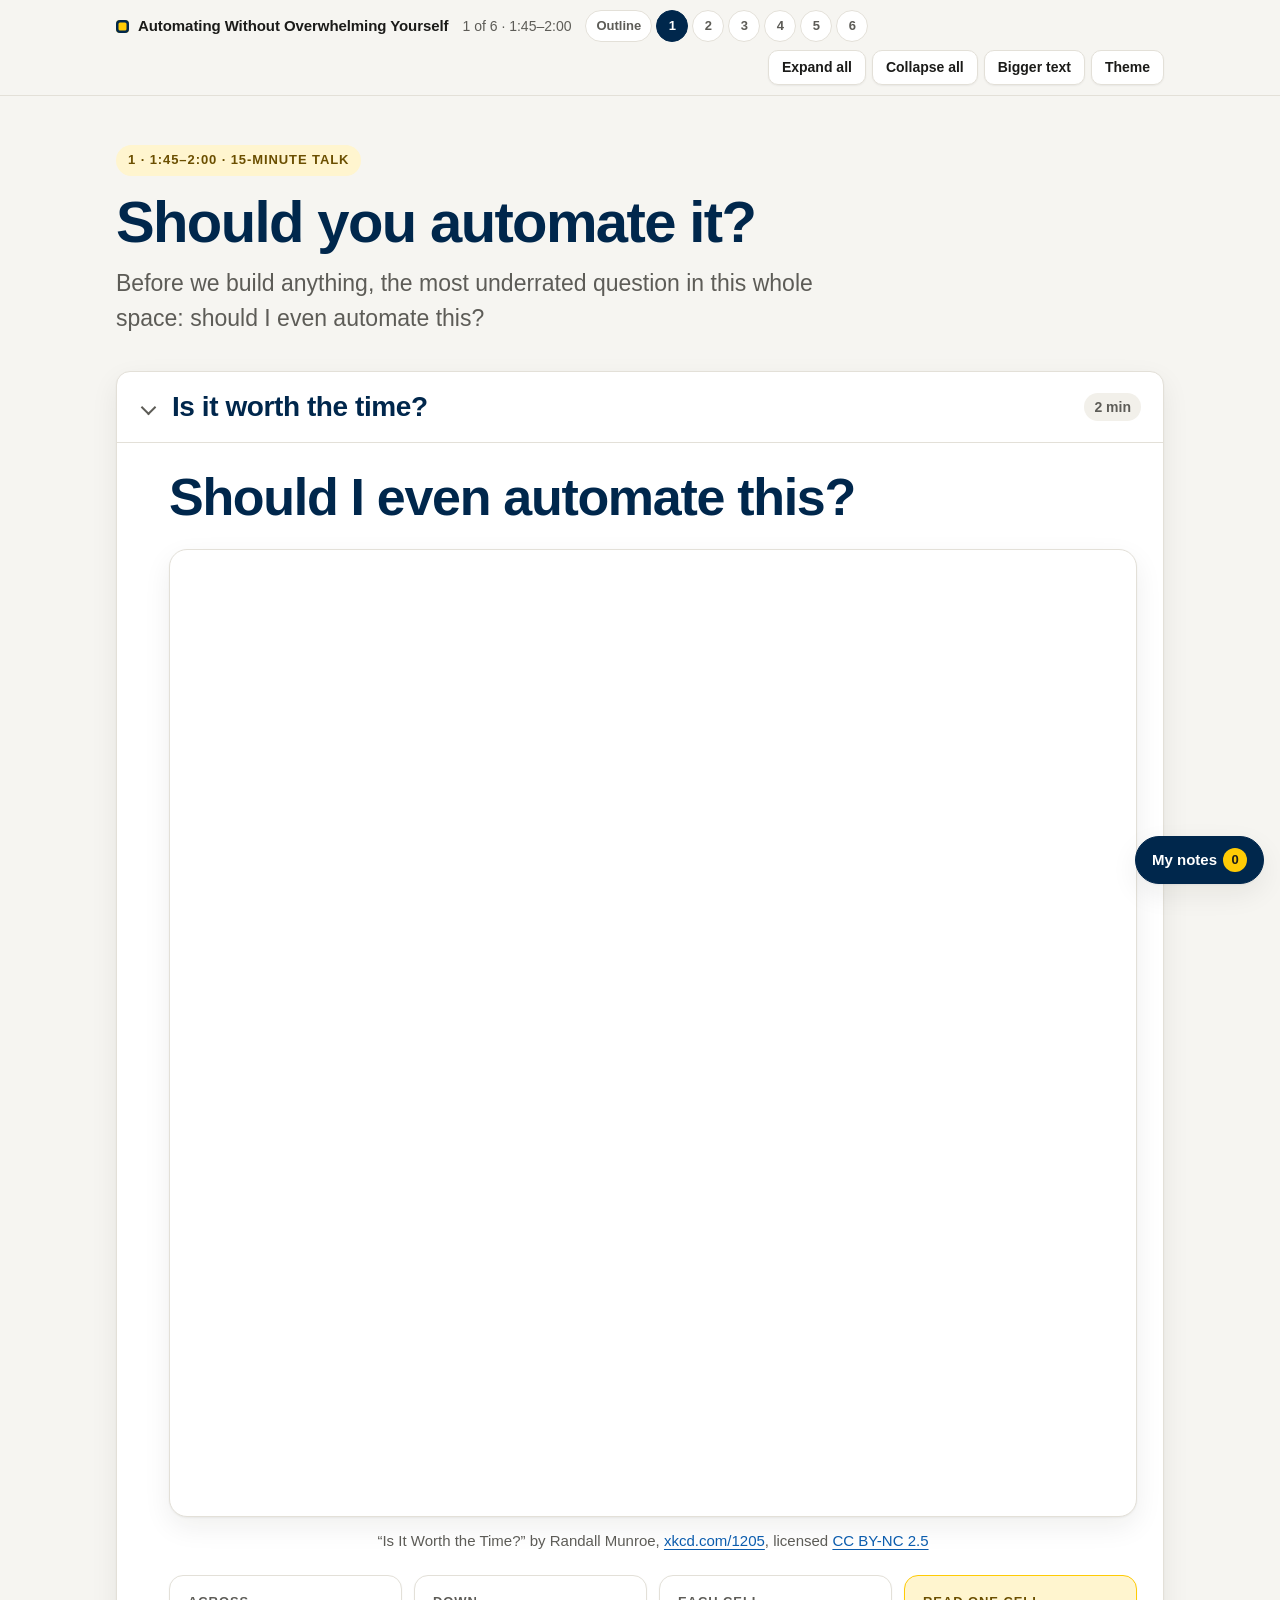
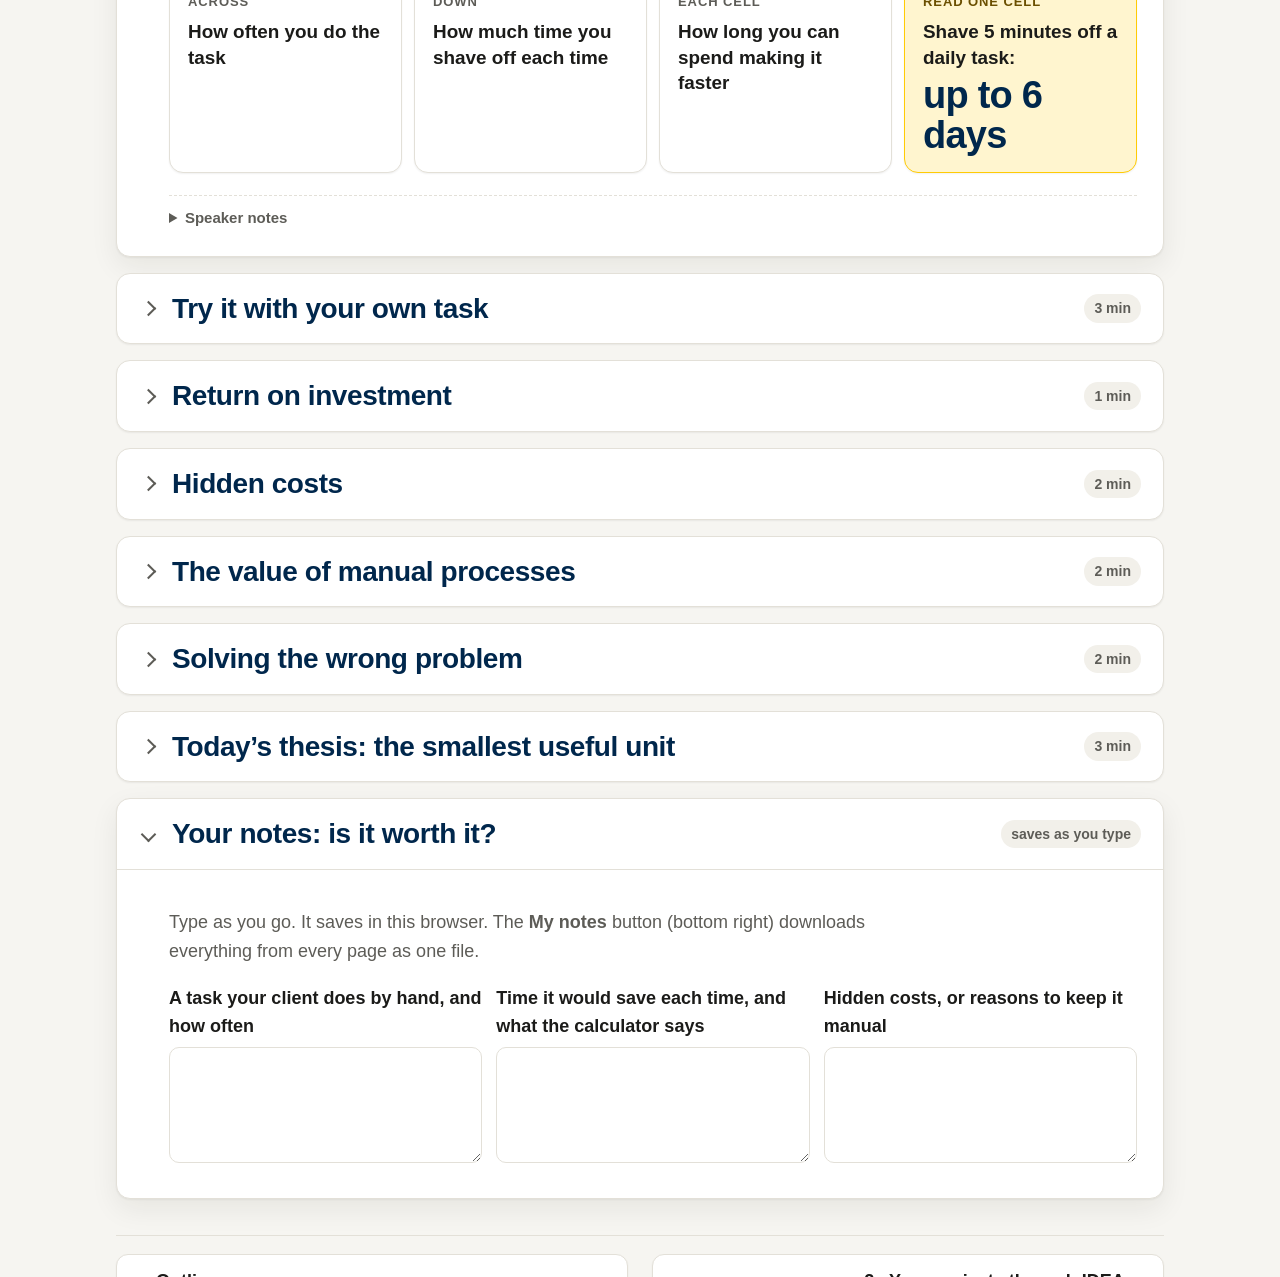
==== site/01-should-you-automate.html @ abdba481 "My notes: export everything typed on any page; notes boxes on every page Co-Authored-By: Claude Opus" ====
<!doctype html>
<html lang="en">
<head>
<meta charset="utf-8">
<meta name="viewport" content="width=device-width, initial-scale=1">
<title>Should You Automate?</title>
<link rel="stylesheet" href="assets/shared.css">
<script src="assets/shared.js"></script>
<style>
/* page-only styles; var(--tokens) only. Sizes in em scale with the "Bigger text" toggle. */
.display-q{font-size:clamp(30px,5vw,52px);font-weight:800;line-height:1.08;letter-spacing:-.025em;color:var(--heading);margin:6px 0 24px;max-width:none}
.say{font-size:1.2em;line-height:1.45;margin:8px 0 16px}
.label{display:block;font-size:13px;font-weight:750;letter-spacing:.07em;text-transform:uppercase;color:var(--muted)}
.section-body>.big-quote{margin:6px 0 22px}

/* 1 · the comic: grayscale art on white. color-scheme:light makes the Canvas system color resolve to white in both themes. */
.comic{margin:0 0 22px}
.comic-panel{color-scheme:light;background:Canvas;border:1px solid var(--line);border-radius:18px;padding:clamp(10px,2.4vw,28px);box-shadow:var(--shadow)}
.comic-panel img{display:block;width:100%;margin:0 auto}
.comic figcaption{text-align:center;font-size:15px;margin-top:12px}
.read-row{display:grid;grid-template-columns:repeat(auto-fit,minmax(min(190px,100%),1fr));gap:12px;margin:0}
.read-row .card{margin:0}
.read-row .v{display:block;font-size:1.05em;font-weight:650;line-height:1.35;margin-top:6px}
.read-row .example{background:var(--maize-bg);border-color:var(--maize)}
.read-row .example .label{color:var(--maize-ink)}
.read-row .example .big{display:block;font-size:clamp(28px,3.4vw,38px);font-weight:800;line-height:1.05;letter-spacing:-.02em;color:var(--heading);margin-top:6px}

/* 2 · calculator */
.calc-layout{display:grid;grid-template-columns:minmax(0,5fr) minmax(0,7fr);gap:20px;align-items:start;margin:4px 0 8px}
@media (max-width:780px){.calc-layout{grid-template-columns:minmax(0,1fr)}}
.calc-panel{background:var(--surface-2);border:1px solid var(--line);border-radius:var(--radius);padding:18px 18px 16px;margin:0}
.field{margin:0 0 16px}
.field label{display:block;font-size:17px;margin-bottom:6px}
.field .hint{font-weight:400;color:var(--muted);font-size:14px}
.calc-panel select,.calc-panel input[type=number]{font-size:19px;padding:10px 12px}
.calc-buttons{display:flex;flex-direction:column;align-items:flex-start;gap:8px;margin-top:4px}
.calc-buttons button{text-align:left}
.result{background:var(--surface);border:1px solid var(--line);border-radius:var(--radius);padding:20px 22px 22px;box-shadow:var(--shadow)}
.result-num{font-size:clamp(44px,6.4vw,76px);font-weight:800;line-height:1;letter-spacing:-.035em;color:var(--heading);margin:10px 0 12px;max-width:none}
.result-main{font-size:1.2em;font-weight:600;line-height:1.4;margin:0}
.result-sub{margin:10px 0 0;color:var(--muted);font-size:16px}
.verdict{border:1px solid var(--line);border-left-width:8px;border-radius:12px;padding:12px 16px;margin:16px 0 0}
.verdict[hidden]{display:none}
.verdict-label{font-size:clamp(24px,3vw,32px);font-weight:800;line-height:1.15;margin:0}
.verdict p{margin:6px 0 0}
.verdict.is-yes{background:var(--ok-bg);border-left-color:var(--ok)}
.verdict.is-yes .verdict-label{color:var(--ok)}
.verdict.is-even{background:var(--warn-bg);border-left-color:var(--warn)}
.verdict.is-even .verdict-label{color:var(--warn)}
.verdict.is-no{background:var(--danger-bg);border-left-color:var(--danger)}
.verdict.is-no .verdict-label{color:var(--danger)}
.fine{font-size:15px;color:var(--muted);margin:10px 0 0}

/* 3 to 6 · talk blocks */
.q-grid{display:grid;grid-template-columns:repeat(auto-fit,minmax(min(220px,100%),1fr));gap:14px;margin:0 0 18px;padding:0;list-style:none}
.q-grid li{margin:0;max-width:none;display:flex;flex-direction:column;gap:10px}
.q-num{width:36px;height:36px;border-radius:50%;background:var(--accent);color:var(--accent-ink);display:grid;place-items:center;font-weight:750;font-size:16px}
.q-grid p{margin:0;font-size:1.12em;font-weight:650;line-height:1.35}
.callout p{margin:0}
.callout.lg{font-size:1.15em;line-height:1.45;padding:16px 20px}
.big-list{padding-left:1.2em;margin:4px 0 18px}
.big-list li{font-size:1.2em;line-height:1.4;margin:10px 0}
.stat{display:flex;flex-wrap:wrap;align-items:center;gap:6px 20px;background:var(--surface-2);border:1px solid var(--line);border-radius:var(--radius);padding:16px 22px;margin:20px 0}
.stat b{font-size:clamp(40px,5.4vw,60px);line-height:1;font-weight:800;letter-spacing:-.03em;color:var(--heading);white-space:nowrap}
.stat span{flex:1 1 240px;font-size:1.1em;line-height:1.4}
.cost-card .card-quote{font-family:ui-serif,"New York",Georgia,"Times New Roman",serif;font-size:1.3em;font-weight:600;line-height:1.3;color:var(--heading);margin:2px 0 12px}
.cost-card ul{margin:0 0 4px;padding-left:1.2em}
.lose-card{display:flex;flex-direction:column}
.lose-card .task{margin:0 0 14px;color:var(--muted)}
.lose-card details.reveal{margin:auto 0 0}
.lose-card .lose-word{display:block;font-size:clamp(24px,2.8vw,30px);font-weight:800;line-height:1.15;color:var(--heading);margin:10px 0 4px}
.lose-card details.reveal p{margin:0 0 4px}

/* 7 · IDEA and the three shapes */
.idea-row{display:grid;grid-template-columns:repeat(auto-fit,minmax(min(200px,100%),1fr));gap:12px;margin:10px 0 24px;padding:0;list-style:none}
.idea-row li{position:relative;margin:0;max-width:none;background:var(--surface);border:1px solid var(--line);border-radius:var(--radius);padding:14px 16px 16px;box-shadow:var(--shadow-sm)}
.idea-row .letter{display:block;font-size:40px;font-weight:800;line-height:1;color:var(--muted);margin-bottom:6px}
.idea-row h3{margin:0 0 6px;font-size:22px}
.idea-row p{margin:0;font-size:17px}
.idea-row .is-today{border:3px solid var(--maize);background:var(--maize-bg)}
.idea-row .is-today .letter{color:var(--maize-ink)}
.idea-row .is-today .pill{position:absolute;top:12px;right:12px}
.shape-list{list-style:none;padding:0;margin:8px 0 20px;display:grid;gap:10px}
.shape-list li{margin:0;max-width:none;background:var(--surface-2);border-radius:10px;padding:12px 16px;display:flex;flex-wrap:wrap;align-items:baseline;gap:4px 14px}
.shape-list b{font-size:1.15em}
.shape-list .desc{flex:1 1 300px}
.next-row{margin:20px 0 4px}
@media (max-width:640px){.pager>span{display:none}}
</style>
</head>
<body>
<header class="topbar"><div class="page">
  <a class="brand" href="index.html">Automating Without Overwhelming Yourself</a>
  <span class="crumb">1 of 6 · 1:45–2:00</span>
  <nav class="section-nav" aria-label="Workshop sections">
    <a href="index.html">Outline</a><a href="01-should-you-automate.html" aria-current="page">1</a><a href="02-idea-your-projects.html">2</a><a href="03-tools-of-the-trade.html">3</a><a href="04-live-demos.html">4</a><a href="05-hands-on.html">5</a><a href="06-share-and-close.html">6</a>
  </nav>
  <div class="tools">
    <button type="button" data-expand-all>Expand all</button>
    <button type="button" data-collapse-all>Collapse all</button>
    <button type="button" data-present-toggle aria-label="Bigger text for the projector">Bigger text</button>
    <button type="button" data-theme-toggle aria-label="Switch light or dark">Theme</button>
  </div>
</div></header>
<main class="page">
  <section class="hero">
    <div class="kicker">1 · 1:45–2:00 · 15-minute talk</div>
    <h1>Should you automate it?</h1>
    <p class="lede">Before we build anything, the most underrated question in this whole space: should I even automate this?</p>
  </section>

  <!-- 1 -->
  <details class="section" open>
    <summary><h2>Is it worth the time?</h2><span class="meta">2 min</span></summary>
    <div class="section-body">
      <p class="display-q">Should I even automate this?</p>
      <figure class="comic">
        <div class="comic-panel">
          <img src="assets/xkcd-1205-is-it-worth-the-time.png"
               srcset="assets/xkcd-1205-is-it-worth-the-time.png 571w, assets/xkcd-1205-is-it-worth-the-time_2x.png 1141w"
               sizes="(min-width: 1100px) 920px, 92vw"
               width="571" height="464"
               alt="The xkcd chart “Is It Worth the Time?”. It shows how long you can work on making a routine task more efficient before you spend more time than you save, across five years. Rows are how much time you shave off each run, from 1 second to 1 day. Columns are how often you do the task, from 50 times a day to yearly. Each cell is the most time worth spending. For example, shaving 5 minutes off a daily task is worth up to 6 days of work.">
        </div>
        <figcaption>“Is It Worth the Time?” by Randall Munroe, <a href="https://xkcd.com/1205/">xkcd.com/1205</a>, licensed <a href="https://creativecommons.org/licenses/by-nc/2.5/">CC BY-NC 2.5</a></figcaption>
      </figure>
      <div class="read-row">
        <div class="card"><span class="label">Across</span><span class="v">How often you do the task</span></div>
        <div class="card"><span class="label">Down</span><span class="v">How much time you shave off each time</span></div>
        <div class="card"><span class="label">Each cell</span><span class="v">How long you can spend making it faster</span></div>
        <div class="card example"><span class="label">Read one cell</span><span class="v">Shave 5 minutes off a daily task:</span><span class="big">up to 6 days</span></div>
      </div>
      <details class="notes"><summary>Speaker notes</summary>
        <p>About 2 minutes. Open with the question: should I even automate this?</p>
        <p>This comic compares how often you do a task with how much time you save each time. It forces the part most of us skip: the math.</p>
        <p>Read one cell out loud: shave 5 minutes off something you do daily, and you can spend up to 6 days making it faster.</p>
      </details>
    </div>
  </details>

  <!-- 2 -->
  <details class="section">
    <summary><h2>Try it with your own task</h2><span class="meta">3 min</span></summary>
    <div class="section-body">
      <p class="say">Pick a task. Then pick two numbers.</p>
      <div class="calc-layout">
        <form class="calc-panel" id="calc" onsubmit="return false" aria-label="Is it worth the time? calculator">
          <div class="field">
            <label for="calc-often">How often do you do it?</label>
            <select id="calc-often">
              <option value="d50">50 times a day</option>
              <option value="d5">5 times a day</option>
              <option value="daily" selected>Daily</option>
              <option value="weekly">Weekly</option>
              <option value="monthly">Monthly</option>
              <option value="yearly">Yearly</option>
            </select>
          </div>
          <div class="field">
            <label for="calc-shave">Time shaved off per run</label>
            <select id="calc-shave">
              <option value="s1">1 second</option>
              <option value="s5">5 seconds</option>
              <option value="s30">30 seconds</option>
              <option value="m1">1 minute</option>
              <option value="m5" selected>5 minutes</option>
              <option value="m30">30 minutes</option>
              <option value="h1">1 hour</option>
              <option value="h6">6 hours</option>
              <option value="d1">1 day</option>
            </select>
          </div>
          <div class="field">
            <label for="calc-build">Time to build it (hours) <span class="hint">optional</span></label>
            <input type="number" id="calc-build" min="0" step="0.5" inputmode="decimal" placeholder="e.g. 10">
          </div>
          <div class="calc-buttons">
            <button type="button" id="calc-example">My example: 5 minutes, yearly, 10 hours to build</button>
            <button type="button" id="calc-reset">Reset</button>
          </div>
        </form>

        <div class="result" aria-live="polite">
          <span class="label">Most time worth spending</span>
          <p class="result-num" id="calc-num">6.3 days</p>
          <p class="result-main" id="calc-out">Over five years, that is how long you could spend making it faster before you lose time.</p>
          <p class="result-sub" id="calc-sub">That is about 152 hours in total. The comic’s cell says: 6 days.</p>
          <div class="verdict" id="calc-verdict" hidden>
            <p class="verdict-label" id="calc-verdict-label"></p>
            <p id="calc-verdict-detail"></p>
            <p id="calc-verdict-even"></p>
          </div>
        </div>
      </div>

      <p class="fine">The comic rounds its numbers and assumes you keep doing the task for five years. A “day” here is 24 hours, not a workday. Build time only: maintenance is not in this math.</p>
      <p class="fine">The same idea in the <a href="https://tinalasisi.github.io/roi-calculator-github-pages/" target="_blank" rel="noopener">ROI calculator from my course</a> (opens in a new tab).</p>

      <details class="notes"><summary>Speaker notes</summary>
        <p>About 3 minutes. Ask the room for a task they repeat. Set the two dropdowns, read the big number.</p>
        <p>Then click my example: something that takes 5 minutes, once a year, with 10 hours to automate it. Not a great investment.</p>
        <p>The most useful part is not the number. It is the thinking it forces you to do.</p>
      </details>
    </div>
  </details>

  <!-- 3 -->
  <details class="section">
    <summary><h2>Return on investment</h2><span class="meta">1 min</span></summary>
    <div class="section-body">
      <p class="big-quote">The time you save should be greater than the time you spend building it.</p>
      <ol class="q-grid" role="list">
        <li class="card"><span class="q-num" aria-hidden="true">1</span><p>How long does this take me now?</p></li>
        <li class="card"><span class="q-num" aria-hidden="true">2</span><p>How much faster would it be after I build it?</p></li>
        <li class="card"><span class="q-num" aria-hidden="true">3</span><p>How often do I even do this?</p></li>
      </ol>
      <div class="callout lg">
        <p><b>Confession:</b> I am the kind of person who would spend 40 hours automating something that takes me 10 minutes a week.</p>
      </div>
      <details class="notes"><summary>Speaker notes</summary>
        <p>About 1 minute. ROI for automation: the time you spend building should be less than the time you save over a reasonable period.</p>
        <p>The confession: I build Rube Goldberg machines. This triggers that, that feeds into this other thing, it is all so elegant. Six months later something changes, the whole thing breaks, and I have no idea why. So pausing to ask “is this worth it?” comes from experience.</p>
      </details>
    </div>
  </details>

  <!-- 4 -->
  <details class="section">
    <summary><h2>Hidden costs</h2><span class="meta">2 min</span></summary>
    <div class="section-body">
      <p class="say">Some costs a calculator can’t see.</p>
      <div class="grid">
        <div class="card cost-card">
          <h3>Maintenance</h3>
          <p class="card-quote">External systems change all the time.</p>
          <ul>
            <li>An update happens.</li>
            <li>A feature gets renamed.</li>
            <li>A service changes how it connects.</li>
          </ul>
        </div>
        <div class="card cost-card">
          <h3>Over-engineering</h3>
          <p class="card-quote">Aim for “good enough” to avoid feature creep.</p>
          <ul>
            <li>Features you don’t need.</li>
            <li>More complex than it has to be.</li>
            <li>“While I’m at it, I might as well also…”</li>
          </ul>
        </div>
      </div>
      <div class="callout warn lg">
        <p>Ask first: <b>how would I know if this broke?</b></p>
      </div>
      <div class="stat">
        <b>7 of 11</b>
        <span>client proposals raise cost and upkeep. Your clients already know this.</span>
      </div>
      <details class="notes"><summary>Speaker notes</summary>
        <p>About 2 minutes. Maintenance: automations break, and a silent failure is worse than a visible error. Every automated process you create is a system you are now responsible for keeping alive.</p>
        <p>Over-engineering: “while I’m at it, I might as well also…” is feature creep, the enemy of “good enough.”</p>
        <p>The upkeep worries in the client proposals: who maintains it, ongoing tool costs, energy use.</p>
      </details>
    </div>
  </details>

  <!-- 5 -->
  <details class="section">
    <summary><h2>The value of manual processes</h2><span class="meta">2 min</span></summary>
    <div class="section-body">
      <p class="say">Some costs aren’t about time at all. Guess what each one would cost you.</p>
      <div class="grid">
        <div class="card lose-card">
          <h3>The hand-typed weekly report</h3>
          <p class="task">Looks like a perfect automation candidate.</p>
          <details class="reveal"><summary>What would you lose?</summary>
            <span class="lose-word">Awareness</span>
            <p>Putting it together may be how you stay informed.</p>
          </details>
        </div>
        <div class="card lose-card">
          <h3>Personal welcome emails</h3>
          <p class="task">Easy to template and send.</p>
          <details class="reveal"><summary>What would you lose?</summary>
            <span class="lose-word">Connection</span>
            <p>Writing them may be how you build relationships with new people.</p>
          </details>
        </div>
        <div class="card lose-card">
          <h3>Reviewing data by hand</h3>
          <p class="task">Slow and repetitive.</p>
          <details class="reveal"><summary>What would you lose?</summary>
            <span class="lose-word">Quality</span>
            <p>It may be how you catch errors before they snowball.</p>
          </details>
        </div>
      </div>
      <div class="callout lg">
        <p>Automation handles rules well. It handles nuance poorly. <b>Automating judgment often means automating errors.</b></p>
      </div>
      <details class="notes"><summary>Speaker notes</summary>
        <p>About 2 minutes. Let the room guess before you open each card.</p>
        <p>Automating these might save you twenty minutes, but it could cost you awareness, relationships, or quality.</p>
        <p>The “describe it to a robot” test: if you can write the exact steps with no room for interpretation, you can probably automate it. If you keep adding “unless…” and “it depends…”, you are in judgment territory.</p>
        <p>Every project today has a “stays manual” line. This is where it comes from.</p>
      </details>
    </div>
  </details>

  <!-- 6 -->
  <details class="section">
    <summary><h2>Solving the wrong problem</h2><span class="meta">2 min</span></summary>
    <div class="section-body">
      <p class="big-quote">Consider that the current system may be fine, with no real problem to solve!</p>
      <ul class="big-list">
        <li>Sometimes the task shouldn’t exist at all.</li>
        <li>Maybe you don’t need an automated report. Maybe you need a five-minute conversation with your team.</li>
        <li>Is it slow because of <em>my time</em>, or because I’m waiting on approvals or on someone else? Automation won’t fix the second one.</li>
      </ul>
      <div class="stat">
        <b>8 of 11</b>
        <span>client proposals say they are open to simpler or non-AI approaches. Your clients left the door open.</span>
      </div>
      <p class="big-quote">Automation decisions require judgment, not just math.</p>
      <p class="say">The chart can tell you whether the numbers work out. It can’t tell you whether you should do it.</p>
      <details class="notes"><summary>Speaker notes</summary>
        <p>About 2 minutes. Only you can decide, by thinking about context, about what you would lose, and about whether the task is actually the problem you need to solve.</p>
        <p>Keep it short here. This idea comes back at the close, right before Charles Kemp’s session on the problem behind the problem.</p>
      </details>
    </div>
  </details>

  <!-- 7 -->
  <details class="section">
    <summary><h2>Today’s thesis: the smallest useful unit</h2><span class="meta">3 min</span></summary>
    <div class="section-body">
      <p class="say">The IDEA framework from my course:</p>
      <ol class="idea-row" role="list">
        <li>
          <span class="letter" aria-hidden="true">I</span>
          <h3>Identify</h3>
          <p>What does “done” look like?</p>
        </li>
        <li>
          <span class="letter" aria-hidden="true">D</span>
          <h3>Document</h3>
          <p>Data source, transformation, output. What’s fixed? What varies?</p>
        </li>
        <li class="is-today">
          <span class="pill">Today’s focus</span>
          <span class="letter" aria-hidden="true">E</span>
          <h3>Experiment</h3>
          <p><b>Choose one component to test. Start with the smallest workable version.</b></p>
        </li>
        <li>
          <span class="letter" aria-hidden="true">A</span>
          <h3>Adjust</h3>
          <p>What could break if something changes? Who else is affected?</p>
        </li>
      </ol>
      <p class="big-quote">Today we apply that to each client project.</p>
      <p class="say">Find the smallest useful step worth automating. Have AI build it. Run it on test data. Keep the judgment calls manual.</p>
      <h3>11 client projects, three shapes</h3>
      <ul class="shape-list" role="list">
        <li class="shape-1 shape-bar"><b class="shape-text">Intake → triage</b><span class="desc">Something arrives; a rule or a person decides; a record gets written.</span><span class="pill">6 projects</span></li>
        <li class="shape-2 shape-bar"><b class="shape-text">Pile → catalog</b><span class="desc">Find it later: capture, name, retrieve.</span><span class="pill">2 projects</span></li>
        <li class="shape-3 shape-bar"><b class="shape-text">Many sheets → one table</b><span class="desc">Two sources, one truth: join on a shared key.</span><span class="pill">3 projects</span></li>
      </ul>
      <p class="next-row"><a class="btn btn-primary btn-lg" href="02-idea-your-projects.html">Next: Your projects through IDEA →</a></p>
      <details class="notes"><summary>Speaker notes</summary>
        <p>About 3 minutes. Walk the four IDEA steps fast, land on Experiment: “start with the smallest workable version.” That is today’s thesis.</p>
        <p>Next: each team finds its project and says its smallest useful unit in one sentence. The one on the projects page is a starting point to argue with, not an assignment.</p>
        <p>Click through to page 2 at 2:00.</p>
      </details>
    </div>
  </details>

  <details class="section record" open>
    <summary><h2>Your notes: is it worth it?</h2><span class="meta">saves as you type</span></summary>
    <div class="section-body">
      <p class="muted">Type as you go. It saves in this browser. The <b>My notes</b> button (bottom right) downloads everything from every page as one file.</p>
      <div class="record-grid"><div><label for="n01-1">A task your client does by hand, and how often</label><textarea id="n01-1" rows="4" data-persist="notes:01:1" data-export-label="A task your client does by hand, and how often"></textarea></div><div><label for="n01-2">Time it would save each time, and what the calculator says</label><textarea id="n01-2" rows="4" data-persist="notes:01:2" data-export-label="Time it would save each time, and what the calculator says"></textarea></div><div><label for="n01-3">Hidden costs, or reasons to keep it manual</label><textarea id="n01-3" rows="4" data-persist="notes:01:3" data-export-label="Hidden costs, or reasons to keep it manual"></textarea></div></div>
    </div>
  </details>

  <nav class="pager" aria-label="Sections">
    <a href="index.html">← Outline</a>
    <span aria-hidden="true"></span>
    <a href="02-idea-your-projects.html">2 · Your projects through IDEA →</a>
  </nav>
  <p class="source-link muted" style="margin-top:22px;font-size:14px">Site: <a href="https://tinalasisi.github.io/automating-without-overwhelming-yourself/">tinalasisi.github.io/automating-without-overwhelming-yourself</a> · <a href="https://github.com/tinalasisi/automating-without-overwhelming-yourself" target="_blank" rel="noopener">Source on GitHub</a></p>
</main>
<script>
(function(){
  'use strict';
  var DAY = 86400, YEARS = 5;
  var RATES = {d50: 50, d5: 5, daily: 1, weekly: 1 / 7, monthly: 12 / 365, yearly: 1 / 365};
  var SHAVES = {s1: 1, s5: 5, s30: 30, m1: 60, m5: 300, m30: 1800, h1: 3600, h6: 21600, d1: 86400};
  var ORDER = ['d50', 'd5', 'daily', 'weekly', 'monthly', 'yearly'];
  // Cells of xkcd 1205, same row and column order ('' = blank in the comic).
  var COMIC = {
    s1: ['1 day', '2 hours', '30 minutes', '4 minutes', '1 minute', '5 seconds'],
    s5: ['5 days', '12 hours', '2 hours', '21 minutes', '5 minutes', '25 seconds'],
    s30: ['4 weeks', '3 days', '12 hours', '2 hours', '30 minutes', '2 minutes'],
    m1: ['8 weeks', '6 days', '1 day', '4 hours', '1 hour', '5 minutes'],
    m5: ['9 months', '4 weeks', '6 days', '21 hours', '5 hours', '25 minutes'],
    m30: ['', '6 months', '5 weeks', '5 days', '1 day', '2 hours'],
    h1: ['', '10 months', '2 months', '10 days', '2 days', '5 hours'],
    h6: ['', '', '', '2 months', '2 weeks', '1 day'],
    d1: ['', '', '', '', '8 weeks', '5 days']
  };

  var often = document.getElementById('calc-often');
  var shave = document.getElementById('calc-shave');
  var build = document.getElementById('calc-build');
  var numEl = document.getElementById('calc-num');
  var out = document.getElementById('calc-out');
  var sub = document.getElementById('calc-sub');
  var verdict = document.getElementById('calc-verdict');
  var vLabel = document.getElementById('calc-verdict-label');
  var vDetail = document.getElementById('calc-verdict-detail');
  var vEven = document.getElementById('calc-verdict-even');

  function num(n) {
    var r = n < 10 ? Math.round(n * 10) / 10 : Math.round(n);
    return r.toLocaleString('en-US');
  }
  function unit(n, word) {
    var s = num(n);
    return s + ' ' + word + (s === '1' ? '' : 's');
  }
  function fmtDuration(sec) {
    if (sec < 59.5) return unit(sec, 'second');
    if (sec < 3570) return unit(sec / 60, 'minute');
    if (sec < DAY - 1800) return unit(sec / 3600, 'hour');
    var days = sec / DAY;
    if (days < 14) return unit(days, 'day');
    if (days < 63) return unit(days / 7, 'week');
    var months = days / (365 / 12);
    if (months < 12) return unit(months, 'month');
    return unit(days / 365, 'year');
  }

  function update() {
    var rate = RATES[often.value];
    var s = SHAVES[shave.value];
    if (rate === undefined || s === undefined) return;
    var perDay = s * rate;                 // seconds saved per calendar day
    var total = perDay * 365 * YEARS;      // seconds saved over five years
    var cell = COMIC[shave.value][ORDER.indexOf(often.value)];
    var comicLine = cell ? ' The comic’s cell says: ' + cell + '.' : ' The comic leaves this cell blank.';

    if (perDay >= DAY) {
      numEl.textContent = 'Can’t happen';
      out.textContent = 'This combination saves 24 hours or more every single day.';
      sub.textContent = ('Pick a smaller saving or a less frequent task.' + comicLine).trim();
      verdict.hidden = true;
      return;
    }

    numEl.textContent = fmtDuration(total);
    out.textContent = 'Over five years, that is how long you could spend making it faster before you lose time.';
    var hours = total / 3600;
    sub.textContent = ((total >= DAY ? 'That is about ' + num(hours) + ' hours in total.' : '') + comicLine).trim();

    var b = parseFloat(build.value);
    if (!(b > 0) || !isFinite(b)) { verdict.hidden = true; return; }

    verdict.hidden = false;
    verdict.classList.remove('is-yes', 'is-even', 'is-no');
    var savedTxt = 'You save about ' + (hours >= 1 ? unit(hours, 'hour') : fmtDuration(total)) +
      ' and spend ' + (b >= 1 ? unit(b, 'hour') : fmtDuration(b * 3600)) + ' building it.';
    if (hours > b * 1.2) {
      verdict.classList.add('is-yes');
      vLabel.textContent = '✓ Worth it';
    } else if (hours >= b * 0.8) {
      verdict.classList.add('is-even');
      vLabel.textContent = '≈ Roughly even';
    } else {
      verdict.classList.add('is-no');
      vLabel.textContent = '✗ Not worth it';
    }
    vDetail.textContent = savedTxt;

    var runs = (b * 3600) / s;
    var evenSec = (b * 3600 / perDay) * DAY; // calendar time until savings equal build time
    if (runs <= 1) {
      vEven.textContent = 'Break-even: the first run pays it back.';
    } else {
      var t = 'Break-even: after about ' + fmtDuration(evenSec) + ' of doing the task (about ' +
        Math.round(runs).toLocaleString('en-US') + ' runs).';
      if (evenSec > YEARS * 365 * DAY) t += ' That is past the five-year window.';
      vEven.textContent = t;
    }
  }

  [often, shave, build].forEach(function (el) {
    el.addEventListener('input', update);
    el.addEventListener('change', update);
  });
  document.getElementById('calc-example').addEventListener('click', function () {
    often.value = 'yearly'; shave.value = 'm5'; build.value = '10'; update();
  });
  document.getElementById('calc-reset').addEventListener('click', function () {
    often.value = 'daily'; shave.value = 'm5'; build.value = ''; update();
  });
  update();
})();
</script>
</body>
</html>
---- site/assets/shared.css ----
/* Automating Without Overwhelming Yourself: shared styles (v2). Pages reuse these tokens; never hard-code colors. */
:root{
  --bg:#f6f5f1;--surface:#ffffff;--surface-2:#f2f0ea;--ink:#1b1b19;--muted:#5d5c57;--line:#e3e0d8;
  --heading:#00274c;--accent:#00274c;--accent-ink:#ffffff;--link:#0b5cad;
  --maize:#ffcb05;--maize-ink:#6b4f00;--maize-bg:#fff5cf;
  --ok:#1f6f43;--ok-bg:#e6f4ec;--warn:#8a5a00;--warn-bg:#fdf3dc;--danger:#a4262c;--danger-bg:#fbeaea;
  --shape1:#2f6f5e;--shape2:#7a4b9c;--shape3:#b3541e;--focus:#2b6cb0;
  --shadow-sm:0 1px 2px rgba(25,25,20,.06);--shadow:0 1px 2px rgba(25,25,20,.05),0 10px 28px rgba(25,25,20,.07);
  --radius:14px;color-scheme:light;
}
@media (prefers-color-scheme:dark){:root:not([data-theme="light"]){
  --bg:#131312;--surface:#1c1c1a;--surface-2:#252523;--ink:#ecebe6;--muted:#a9a79f;--line:#33322e;
  --heading:#f3f1ea;--accent:#9cc3ff;--accent-ink:#0d1b2a;--link:#9cc3ff;
  --maize:#ffcb05;--maize-ink:#ffd84d;--maize-bg:#3a3214;
  --ok:#7fd6a4;--ok-bg:#1b3326;--warn:#ffd27a;--warn-bg:#3a2f14;--danger:#ff8a8f;--danger-bg:#3a1f20;
  --shape1:#6fc2a8;--shape2:#c39be0;--shape3:#f0a070;--focus:#9cc3ff;
  --shadow-sm:0 1px 2px rgba(0,0,0,.45);--shadow:0 1px 2px rgba(0,0,0,.4),0 10px 28px rgba(0,0,0,.35);color-scheme:dark;}}
:root[data-theme="dark"]{
  --bg:#131312;--surface:#1c1c1a;--surface-2:#252523;--ink:#ecebe6;--muted:#a9a79f;--line:#33322e;
  --heading:#f3f1ea;--accent:#9cc3ff;--accent-ink:#0d1b2a;--link:#9cc3ff;
  --maize:#ffcb05;--maize-ink:#ffd84d;--maize-bg:#3a3214;
  --ok:#7fd6a4;--ok-bg:#1b3326;--warn:#ffd27a;--warn-bg:#3a2f14;--danger:#ff8a8f;--danger-bg:#3a1f20;
  --shape1:#6fc2a8;--shape2:#c39be0;--shape3:#f0a070;--focus:#9cc3ff;
  --shadow-sm:0 1px 2px rgba(0,0,0,.45);--shadow:0 1px 2px rgba(0,0,0,.4),0 10px 28px rgba(0,0,0,.35);color-scheme:dark;}
*{box-sizing:border-box}
html{-webkit-text-size-adjust:100%;scroll-behavior:smooth}
body{margin:0;background:var(--bg);color:var(--ink);font:18px/1.6 -apple-system,BlinkMacSystemFont,"SF Pro Text","Segoe UI",Inter,Helvetica,Arial,sans-serif;-webkit-font-smoothing:antialiased}
:root.present body{font-size:21px}
:root.present .prompt pre{font-size:17px}
::selection{background:var(--maize-bg)}
a{color:var(--link);text-underline-offset:3px}
a:focus-visible,button:focus-visible,summary:focus-visible,input:focus-visible,select:focus-visible,textarea:focus-visible{outline:3px solid var(--focus);outline-offset:2px;border-radius:6px}
img{max-width:100%;height:auto}
.page{max-width:1080px;margin:0 auto;padding:0 16px 80px}
/* top bar */
.topbar{position:sticky;top:0;z-index:20;background:var(--bg);border-bottom:1px solid var(--line)}
@supports (background:color-mix(in srgb,red,blue)){.topbar{background:color-mix(in srgb,var(--bg) 86%,transparent);-webkit-backdrop-filter:saturate(1.3) blur(10px);backdrop-filter:saturate(1.3) blur(10px)}}
.topbar .page{display:flex;flex-wrap:wrap;align-items:center;gap:8px 14px;padding-top:10px;padding-bottom:10px}
.brand{display:inline-flex;align-items:center;gap:9px;font-weight:750;font-size:15px;color:var(--ink);text-decoration:none;letter-spacing:-.005em}
.brand::before{content:"";width:13px;height:13px;border-radius:4px;background:var(--maize);box-shadow:inset 0 0 0 2.5px var(--accent);flex:none}
.crumb{font-size:14px;color:var(--muted)}
.section-nav{display:flex;gap:4px;flex-wrap:wrap}
.section-nav a{min-width:32px;height:32px;padding:0 10px;border-radius:999px;display:inline-grid;place-items:center;font-size:13px;font-weight:650;text-decoration:none;color:var(--muted);border:1px solid var(--line);background:var(--surface)}
.section-nav a:hover{border-color:var(--accent);color:var(--ink)}
.section-nav a[aria-current="page"]{background:var(--accent);color:var(--accent-ink);border-color:var(--accent)}
.tools{margin-left:auto;display:flex;gap:6px;flex-wrap:wrap}
/* buttons */
button,.btn{font:inherit;font-size:14px;font-weight:600;line-height:1.2;cursor:pointer;border:1px solid var(--line);background:var(--surface);color:var(--ink);padding:8px 13px;border-radius:10px;text-decoration:none;display:inline-flex;align-items:center;gap:6px;box-shadow:var(--shadow-sm);transition:border-color .12s,transform .12s,box-shadow .12s}
button:hover,.btn:hover{border-color:var(--accent)}
button:active,.btn:active{transform:translateY(1px)}
button[disabled]{opacity:.5;cursor:not-allowed}
.btn-primary{background:var(--accent);color:var(--accent-ink);border-color:var(--accent)}
.btn-primary:hover{box-shadow:var(--shadow)}
.btn-lg{font-size:17px;padding:11px 18px;border-radius:12px}
/* hero */
.hero{padding:48px 0 20px}
.kicker{display:inline-flex;align-items:center;gap:8px;font-size:13px;font-weight:750;letter-spacing:.07em;text-transform:uppercase;color:var(--maize-ink);background:var(--maize-bg);padding:5px 12px;border-radius:999px}
h1{font-size:clamp(34px,5.2vw,58px);line-height:1.05;margin:16px 0 14px;letter-spacing:-.028em;color:var(--heading);font-weight:800}
.lede{font-size:clamp(19px,2.3vw,23px);line-height:1.5;color:var(--muted);margin:0;max-width:60ch}
h2{font-size:clamp(21px,2.6vw,28px);line-height:1.2;margin:0;letter-spacing:-.015em;color:var(--heading)}
h3{font-size:20px;margin:20px 0 6px;letter-spacing:-.01em;color:var(--heading)}
p,li{max-width:72ch}
li{margin:5px 0}
/* sections as toggles */
details.section{background:var(--surface);border:1px solid var(--line);border-radius:var(--radius);margin:16px 0;box-shadow:var(--shadow-sm);transition:box-shadow .15s,border-color .15s}
details.section:hover,details.section[open]{box-shadow:var(--shadow)}
details.section>summary{list-style:none;cursor:pointer;display:flex;align-items:center;gap:14px;padding:18px 22px;border-radius:var(--radius)}
details.section>summary::-webkit-details-marker{display:none}
details.section>summary::before{content:"";width:9px;height:9px;border-right:2.5px solid var(--muted);border-bottom:2.5px solid var(--muted);transform:rotate(-45deg);transition:transform .15s;flex:none;margin:0 4px}
details.section[open]>summary::before{transform:rotate(45deg)}
details.section[open]>summary{border-bottom:1px solid var(--line);border-radius:var(--radius) var(--radius) 0 0}
details.section>summary:hover{background:var(--surface-2)}
details.section>summary .meta{margin-left:auto;font-size:14px;font-weight:600;color:var(--muted);white-space:nowrap;background:var(--surface-2);padding:3px 10px;border-radius:999px}
.section-body{padding:20px 26px 26px 52px}
@media (max-width:640px){.section-body{padding:16px 16px 20px}details.section>summary{padding:14px 16px}}
details.notes{margin-top:22px;border-top:1px dashed var(--line);padding-top:10px;font-size:15px;color:var(--muted)}
details.notes>summary{cursor:pointer;font-weight:650}
details.reveal{border:1px dashed var(--line);border-radius:12px;padding:10px 16px;margin:14px 0;background:var(--surface-2)}
details.reveal>summary{cursor:pointer;font-weight:650}
details.reveal[open]{border-style:solid}
/* layout blocks */
.grid{display:grid;grid-template-columns:repeat(auto-fit,minmax(260px,1fr));gap:14px}
.card{background:var(--surface);border:1px solid var(--line);border-radius:var(--radius);padding:16px 18px;box-shadow:var(--shadow-sm)}
.card h3{margin-top:0}
a.card{display:block;color:inherit;text-decoration:none;transition:transform .12s,box-shadow .12s,border-color .12s}
a.card:hover{transform:translateY(-2px);box-shadow:var(--shadow);border-color:var(--accent)}
.surface-2{background:var(--surface-2)}
.callout{background:var(--maize-bg);border-left:5px solid var(--maize);border-radius:10px;padding:14px 18px;margin:14px 0}
.callout.ok{background:var(--ok-bg);border-left-color:var(--ok)}
.callout.warn{background:var(--warn-bg);border-left-color:var(--warn)}
.big-quote{font-family:ui-serif,"New York",Georgia,"Times New Roman",serif;font-size:clamp(24px,3.2vw,34px);font-weight:600;line-height:1.25;letter-spacing:-.01em;margin:14px 0;padding-left:18px;border-left:5px solid var(--maize);color:var(--heading)}
.pill{display:inline-block;font-size:13px;font-weight:650;padding:3px 11px;border-radius:999px;background:var(--surface-2);border:1px solid var(--line);color:var(--ink)}
.shape-1{--shape:var(--shape1)}.shape-2{--shape:var(--shape2)}.shape-3{--shape:var(--shape3)}
.shape-bar{border-left:5px solid var(--shape,var(--line))}
.shape-text{color:var(--shape,var(--ink))}
/* code and prompts */
code,pre,kbd{font-family:ui-monospace,"SF Mono",SFMono-Regular,Menlo,monospace}
code{font-size:.86em;background:var(--surface-2);padding:2px 6px;border-radius:6px}
kbd{font-size:.85em;background:var(--surface);border:1px solid var(--line);border-bottom-width:2px;border-radius:6px;padding:1px 6px}
.prompt{border:1px solid var(--line);border-radius:12px;overflow:hidden;margin:14px 0;background:var(--surface);box-shadow:var(--shadow-sm)}
.prompt-head{display:flex;justify-content:space-between;align-items:center;gap:8px;padding:9px 14px;background:var(--surface-2);font-size:14px;font-weight:650;border-bottom:1px solid var(--line)}
.prompt pre{margin:0;padding:14px 16px;white-space:pre-wrap;word-wrap:break-word;font-size:15px;line-height:1.55}
/* numbered steps */
ol.steps{counter-reset:step;list-style:none;padding:0;margin:12px 0}
ol.steps>li{counter-increment:step;position:relative;padding:4px 0 14px 50px;max-width:none}
ol.steps>li::before{content:counter(step);position:absolute;left:0;top:1px;width:34px;height:34px;border-radius:50%;background:var(--accent);color:var(--accent-ink);font-weight:750;display:grid;place-items:center;font-size:16px}
/* tables */
.table-wrap{overflow-x:auto;border:1px solid var(--line);border-radius:12px;background:var(--surface)}
table{border-collapse:collapse;width:100%;font-size:16px}
th,td{text-align:left;padding:10px 12px;border-bottom:1px solid var(--line);vertical-align:top}
tbody tr:last-child td{border-bottom:0}
tbody tr:nth-child(even){background:var(--surface-2)}
th{font-size:12.5px;text-transform:uppercase;letter-spacing:.05em;color:var(--muted);background:var(--surface)}
/* forms */
label{font-weight:650}
input[type=text],input[type=number],select,textarea{font:inherit;font-size:16px;color:var(--ink);background:var(--surface);border:1px solid var(--line);border-radius:10px;padding:9px 12px;width:100%}
input[type=text]:focus,input[type=number]:focus,select:focus,textarea:focus{border-color:var(--accent)}
textarea{min-height:120px;resize:vertical;line-height:1.5}
/* figures */
figure{margin:14px 0}
figcaption{font-size:14px;color:var(--muted);margin-top:8px}
/* footer pager */
.pager{display:grid;grid-template-columns:1fr auto 1fr;gap:12px;align-items:stretch;margin-top:36px;padding-top:18px;border-top:1px solid var(--line)}
.pager a{text-decoration:none;font-weight:650;padding:12px 16px;border:1px solid var(--line);border-radius:12px;background:var(--surface);color:var(--ink);box-shadow:var(--shadow-sm)}
.pager a:hover{border-color:var(--accent)}
.pager a:last-child{text-align:right}
@media (max-width:640px){.pager{grid-template-columns:1fr}.pager a:last-child{text-align:left}}
.muted{color:var(--muted)}
.visually-hidden{position:absolute!important;width:1px;height:1px;overflow:hidden;clip:rect(0 0 0 0);white-space:nowrap}
@media (prefers-reduced-motion:reduce){*{transition:none!important;scroll-behavior:auto!important}}
@media print{.topbar,.tools,.pager{display:none}details.section{break-inside:avoid;box-shadow:none}}
/* My notes (button + panel on every page) */
:root{--on-maize:#1b1b19}
.aw-notes-btn{position:fixed;right:16px;bottom:16px;z-index:40;background:var(--accent);color:var(--accent-ink);border-color:var(--accent);border-radius:999px;padding:11px 16px;font-size:15px;box-shadow:var(--shadow)}
.aw-count{display:inline-grid;place-items:center;min-width:24px;height:24px;padding:0 7px;border-radius:999px;background:var(--maize);color:var(--on-maize);font-size:13px;font-weight:750}
.aw-notes-panel{position:fixed;right:16px;bottom:74px;z-index:41;width:min(480px,calc(100vw - 32px));max-height:min(76vh,720px);overflow:auto;background:var(--surface);border:1px solid var(--line);border-radius:16px;box-shadow:var(--shadow);padding:16px 18px}
.aw-notes-panel[hidden]{display:none}
.aw-notes-head{display:flex;justify-content:space-between;align-items:center;gap:10px}
.aw-notes-head h2{font-size:21px}
.aw-notes-panel p{font-size:14px;margin:6px 0 10px}
.aw-notes-panel label{display:block;font-size:14px;margin-bottom:4px}
.aw-actions{display:flex;gap:8px;flex-wrap:wrap;margin:12px 0}
.aw-preview{border-top:1px solid var(--line);padding-top:8px;font-size:14px}
.aw-preview h3{font-size:12.5px;text-transform:uppercase;letter-spacing:.05em;color:var(--muted);margin:14px 0 6px}
.aw-preview .item{margin:6px 0;padding:8px 10px;background:var(--surface-2);border-radius:8px}
.aw-preview .item b{display:block;font-size:13px}
.aw-preview .item p{margin:3px 0 0;white-space:pre-wrap;max-width:none;font-size:14px}
.aw-clear{margin-top:12px;font-size:13px;color:var(--danger);background:transparent;box-shadow:none}
details.record .record-grid{display:grid;grid-template-columns:repeat(auto-fit,minmax(280px,1fr));gap:14px}
details.record textarea{min-height:110px}
details.record label{display:block;margin-bottom:6px}
@media print{.aw-notes-btn,.aw-notes-panel{display:none}}
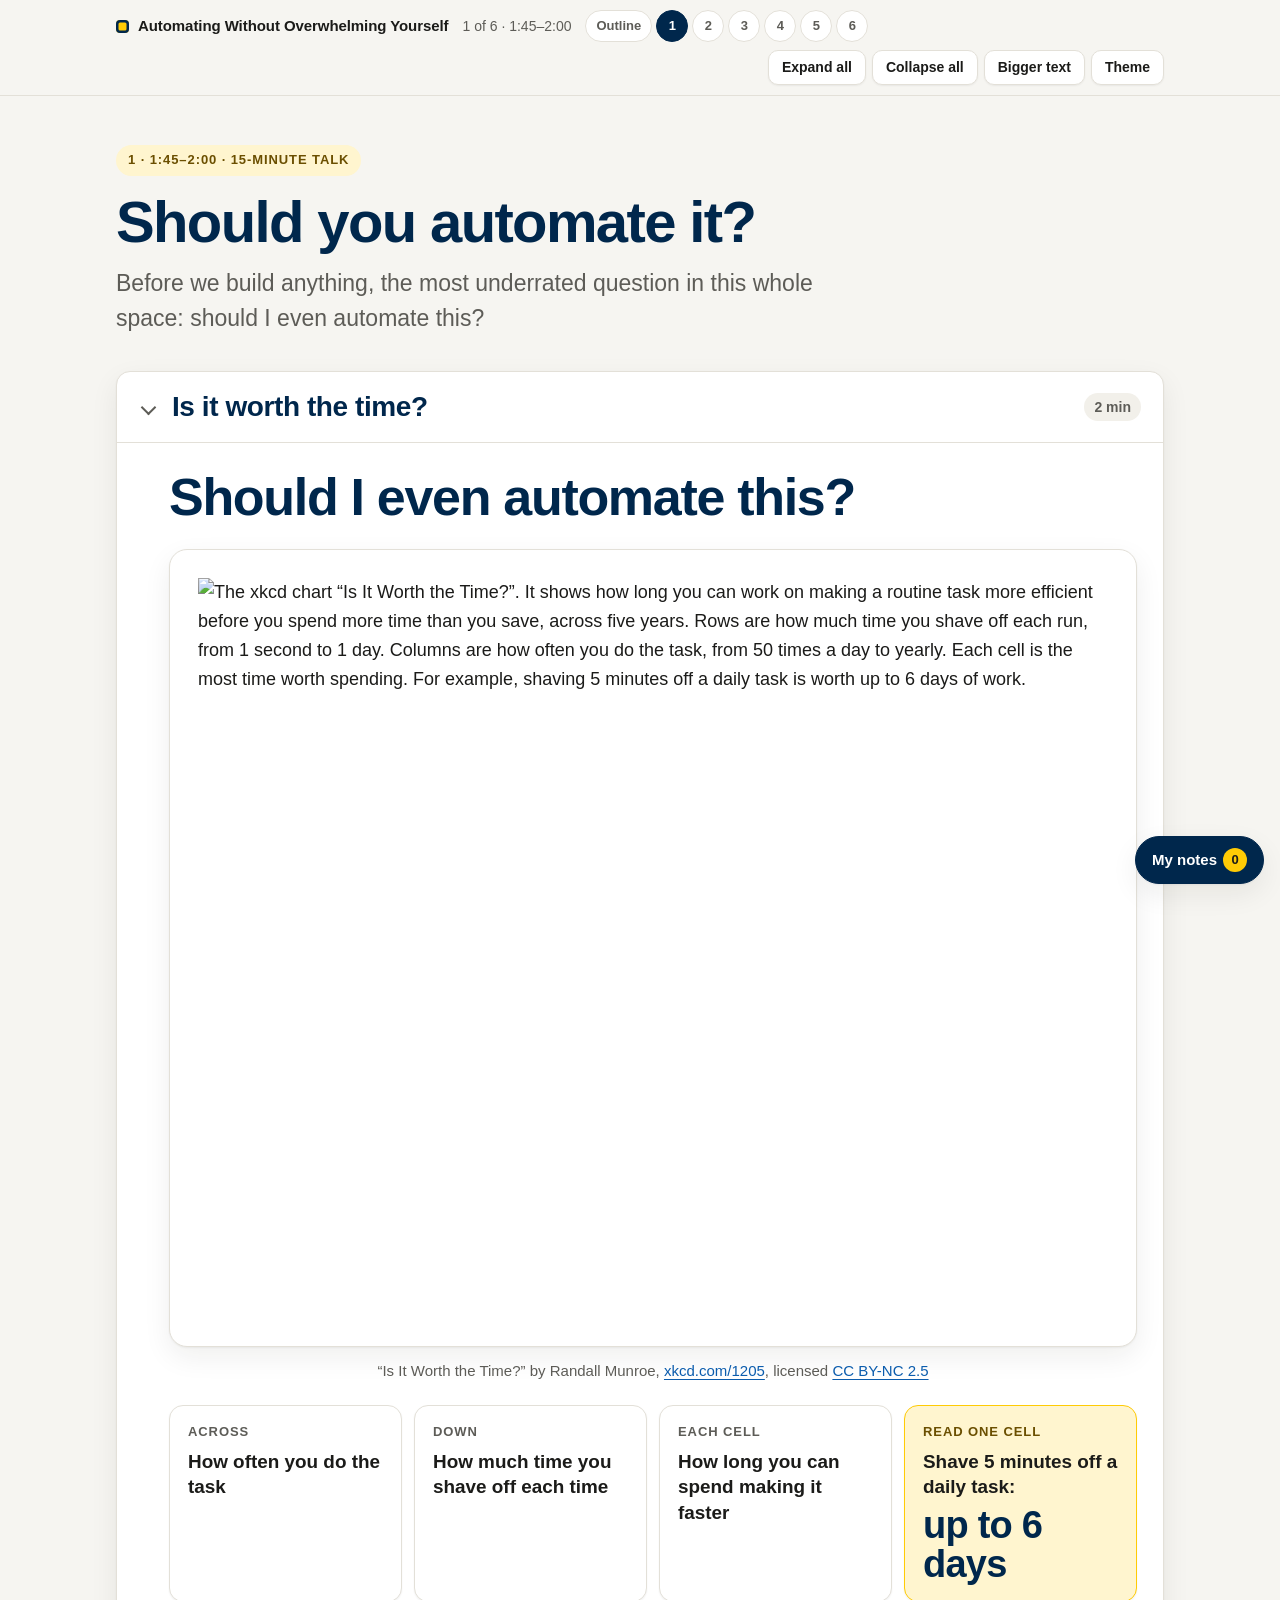
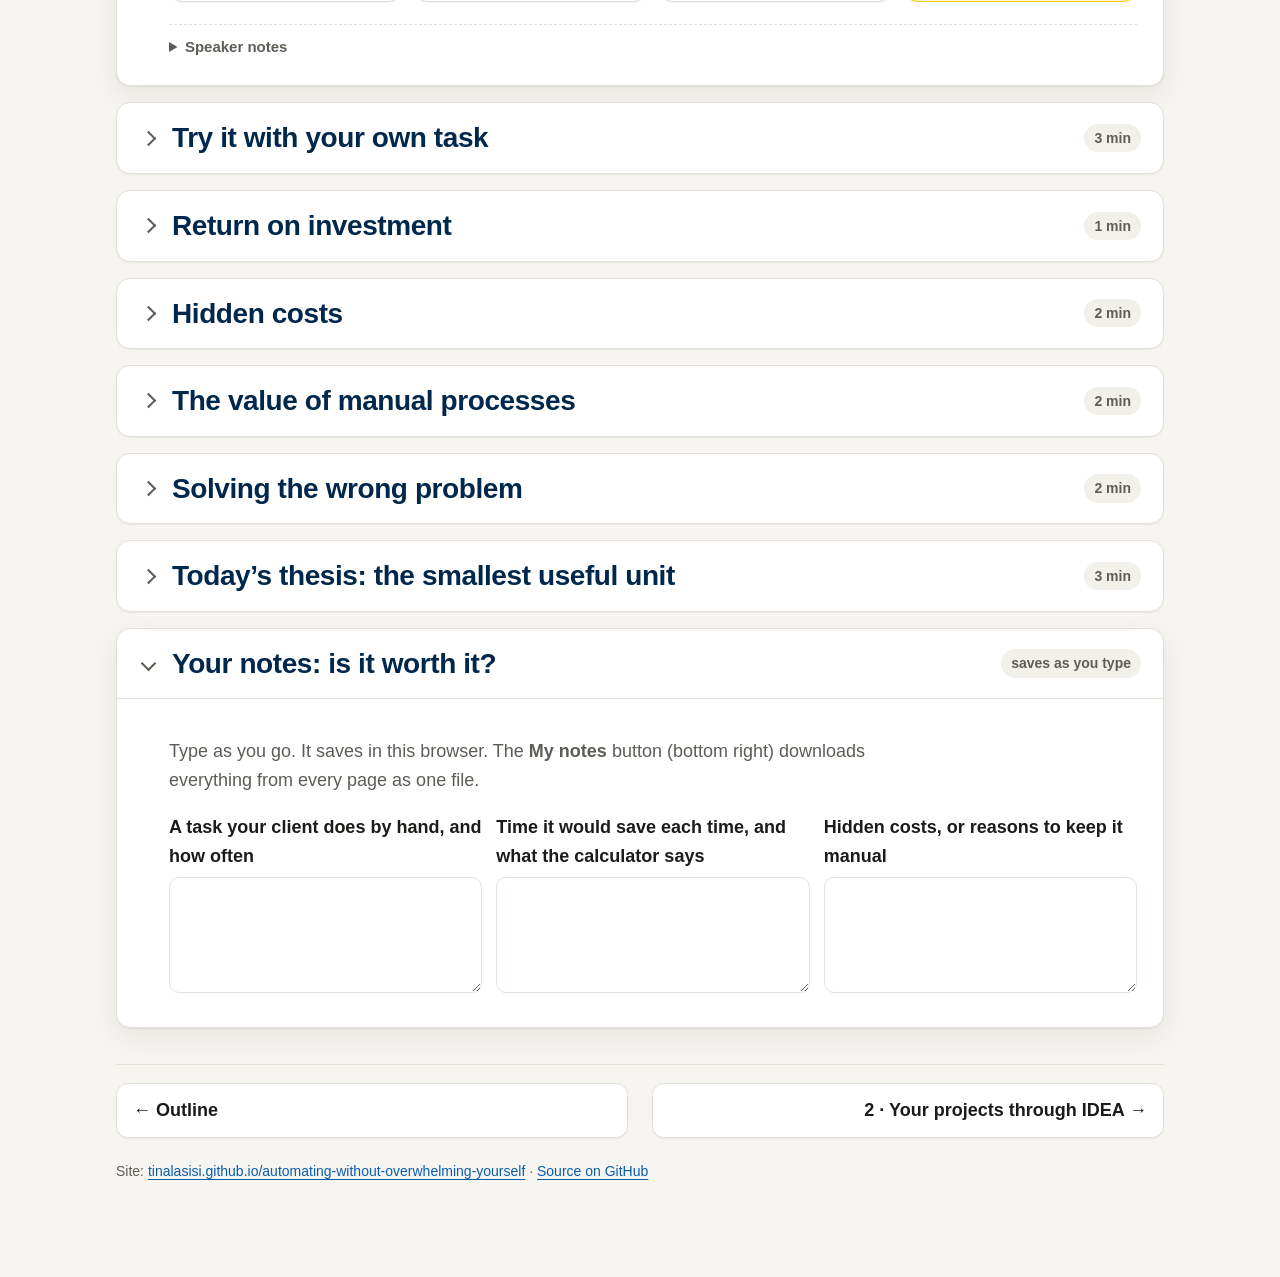
==== commit 1454ea63: "Cache-bust shared assets so the notes feature loads immediately Co-Authored-By: Claude Opus 5.5 <nor" ====
--- a/site/01-should-you-automate.html
+++ b/site/01-should-you-automate.html
@@ -4,8 +4,8 @@
 <meta charset="utf-8">
 <meta name="viewport" content="width=device-width, initial-scale=1">
 <title>Should You Automate?</title>
-<link rel="stylesheet" href="assets/shared.css">
-<script src="assets/shared.js"></script>
+<link rel="stylesheet" href="assets/shared.css?v=3">
+<script src="assets/shared.js?v=3"></script>
 <style>
 /* page-only styles; var(--tokens) only. Sizes in em scale with the "Bigger text" toggle. */
 .display-q{font-size:clamp(30px,5vw,52px);font-weight:800;line-height:1.08;letter-spacing:-.025em;color:var(--heading);margin:6px 0 24px;max-width:none}
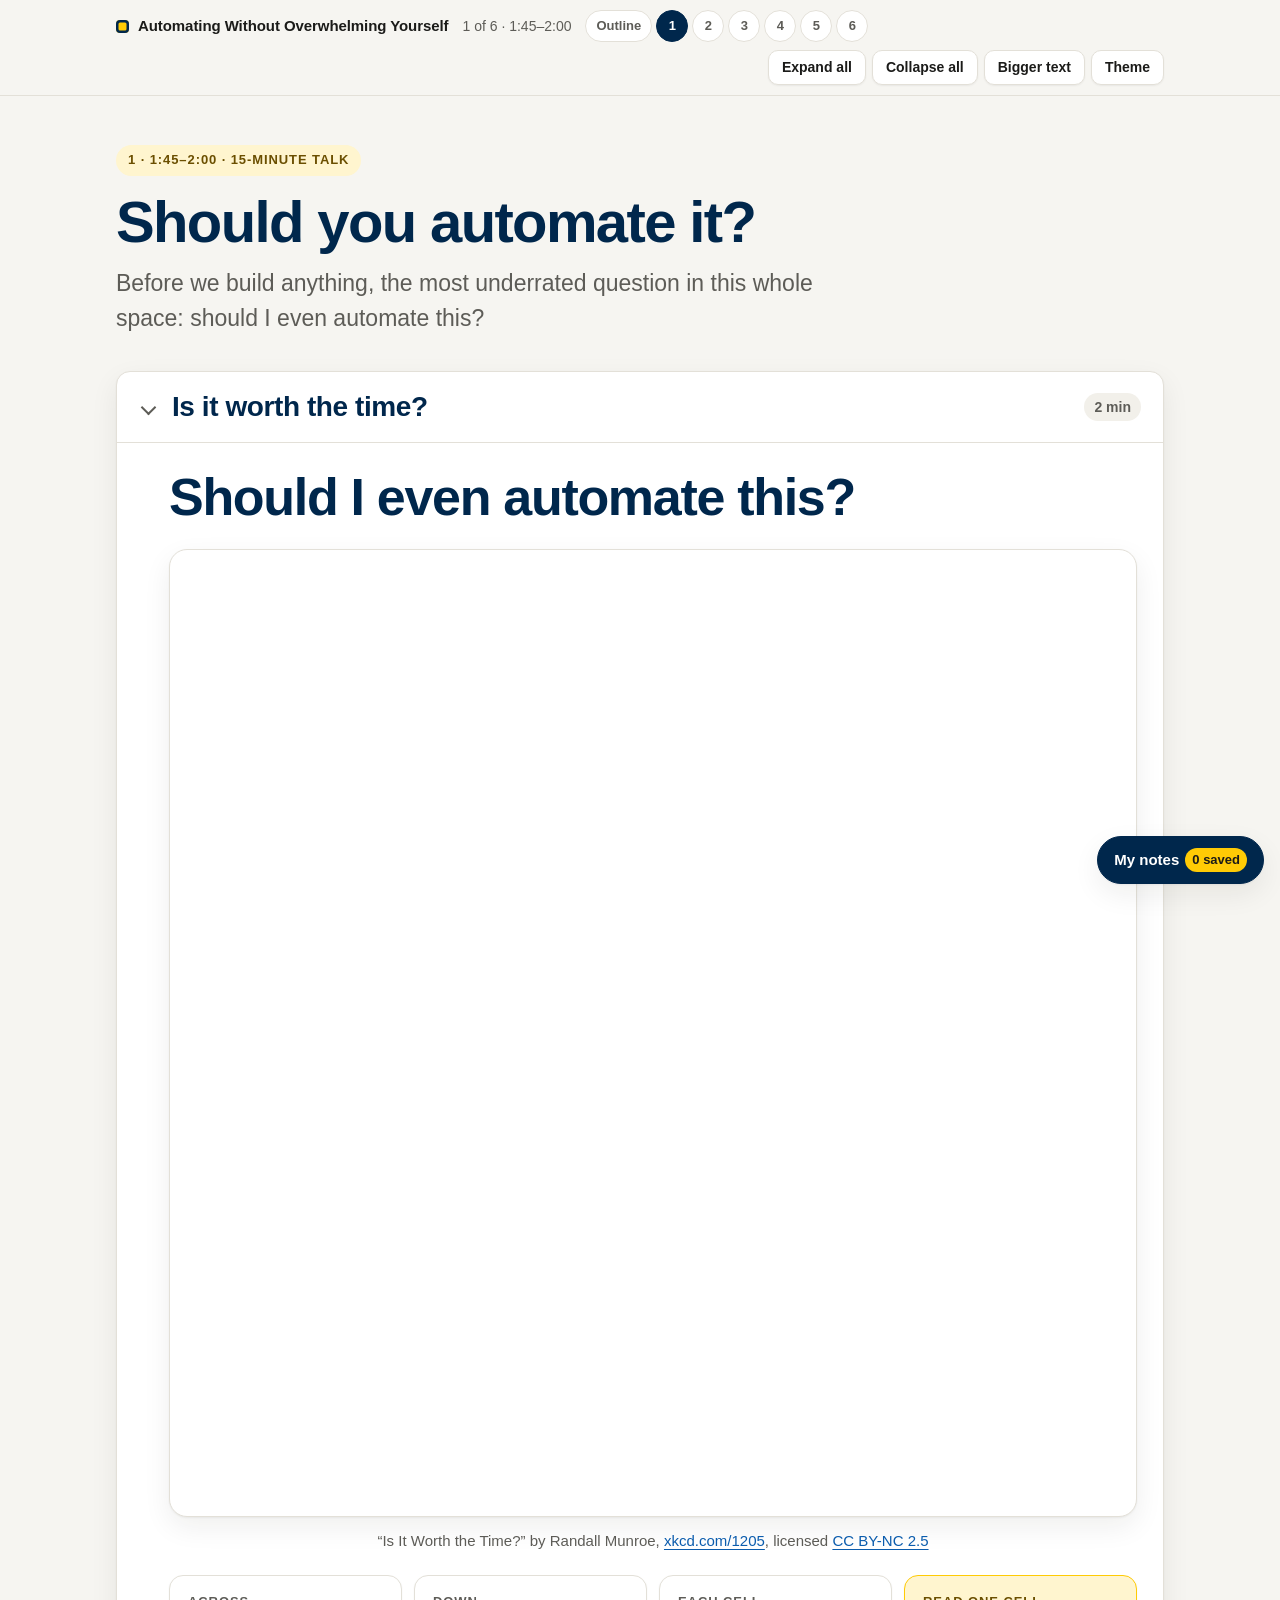
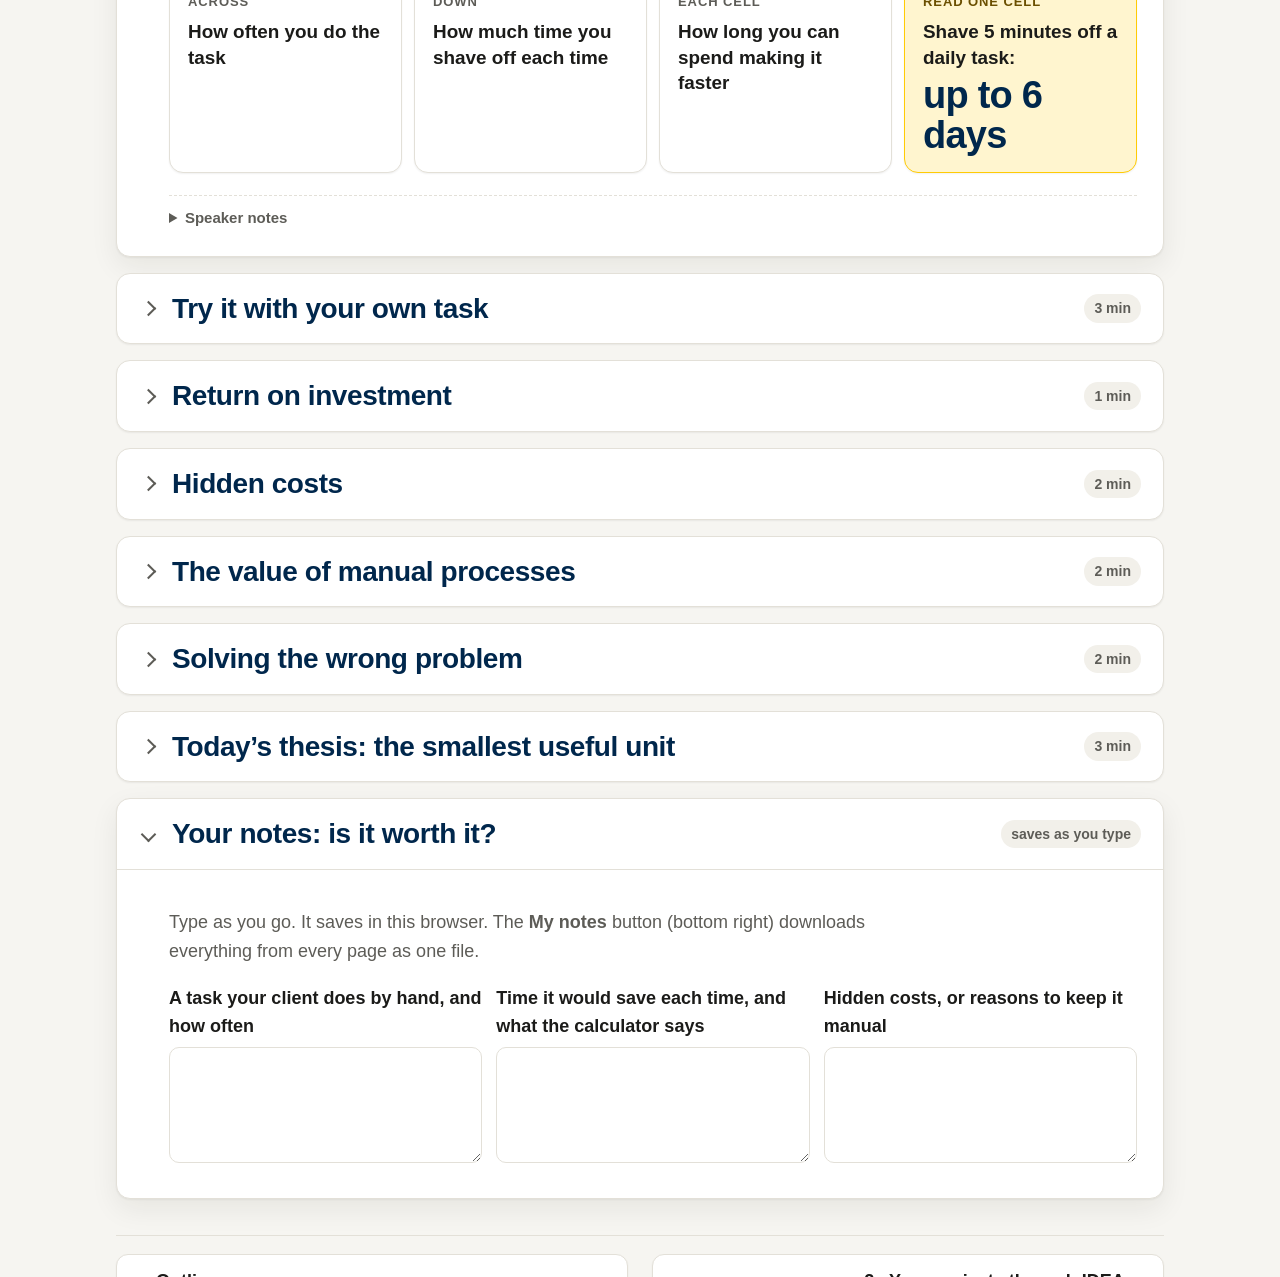
==== commit 0bd19e0e: "My notes: clearer count and name field Co-Authored-By: Claude Opus 5.5 <noreply@anthropic.com>" ====
--- a/site/01-should-you-automate.html
+++ b/site/01-should-you-automate.html
@@ -4,8 +4,8 @@
 <meta charset="utf-8">
 <meta name="viewport" content="width=device-width, initial-scale=1">
 <title>Should You Automate?</title>
-<link rel="stylesheet" href="assets/shared.css?v=3">
-<script src="assets/shared.js?v=3"></script>
+<link rel="stylesheet" href="assets/shared.css?v=4">
+<script src="assets/shared.js?v=4"></script>
 <style>
 /* page-only styles; var(--tokens) only. Sizes in em scale with the "Bigger text" toggle. */
 .display-q{font-size:clamp(30px,5vw,52px);font-weight:800;line-height:1.08;letter-spacing:-.025em;color:var(--heading);margin:6px 0 24px;max-width:none}
--- a/site/assets/shared.css
+++ b/site/assets/shared.css
@@ -150,3 +150,5 @@
 details.record textarea{min-height:110px}
 details.record label{display:block;margin-bottom:6px}
 @media print{.aw-notes-btn,.aw-notes-panel{display:none}}
+.aw-notes-panel .aw-hint{font-size:12.5px;margin:4px 0 0}
+.aw-count{white-space:nowrap}
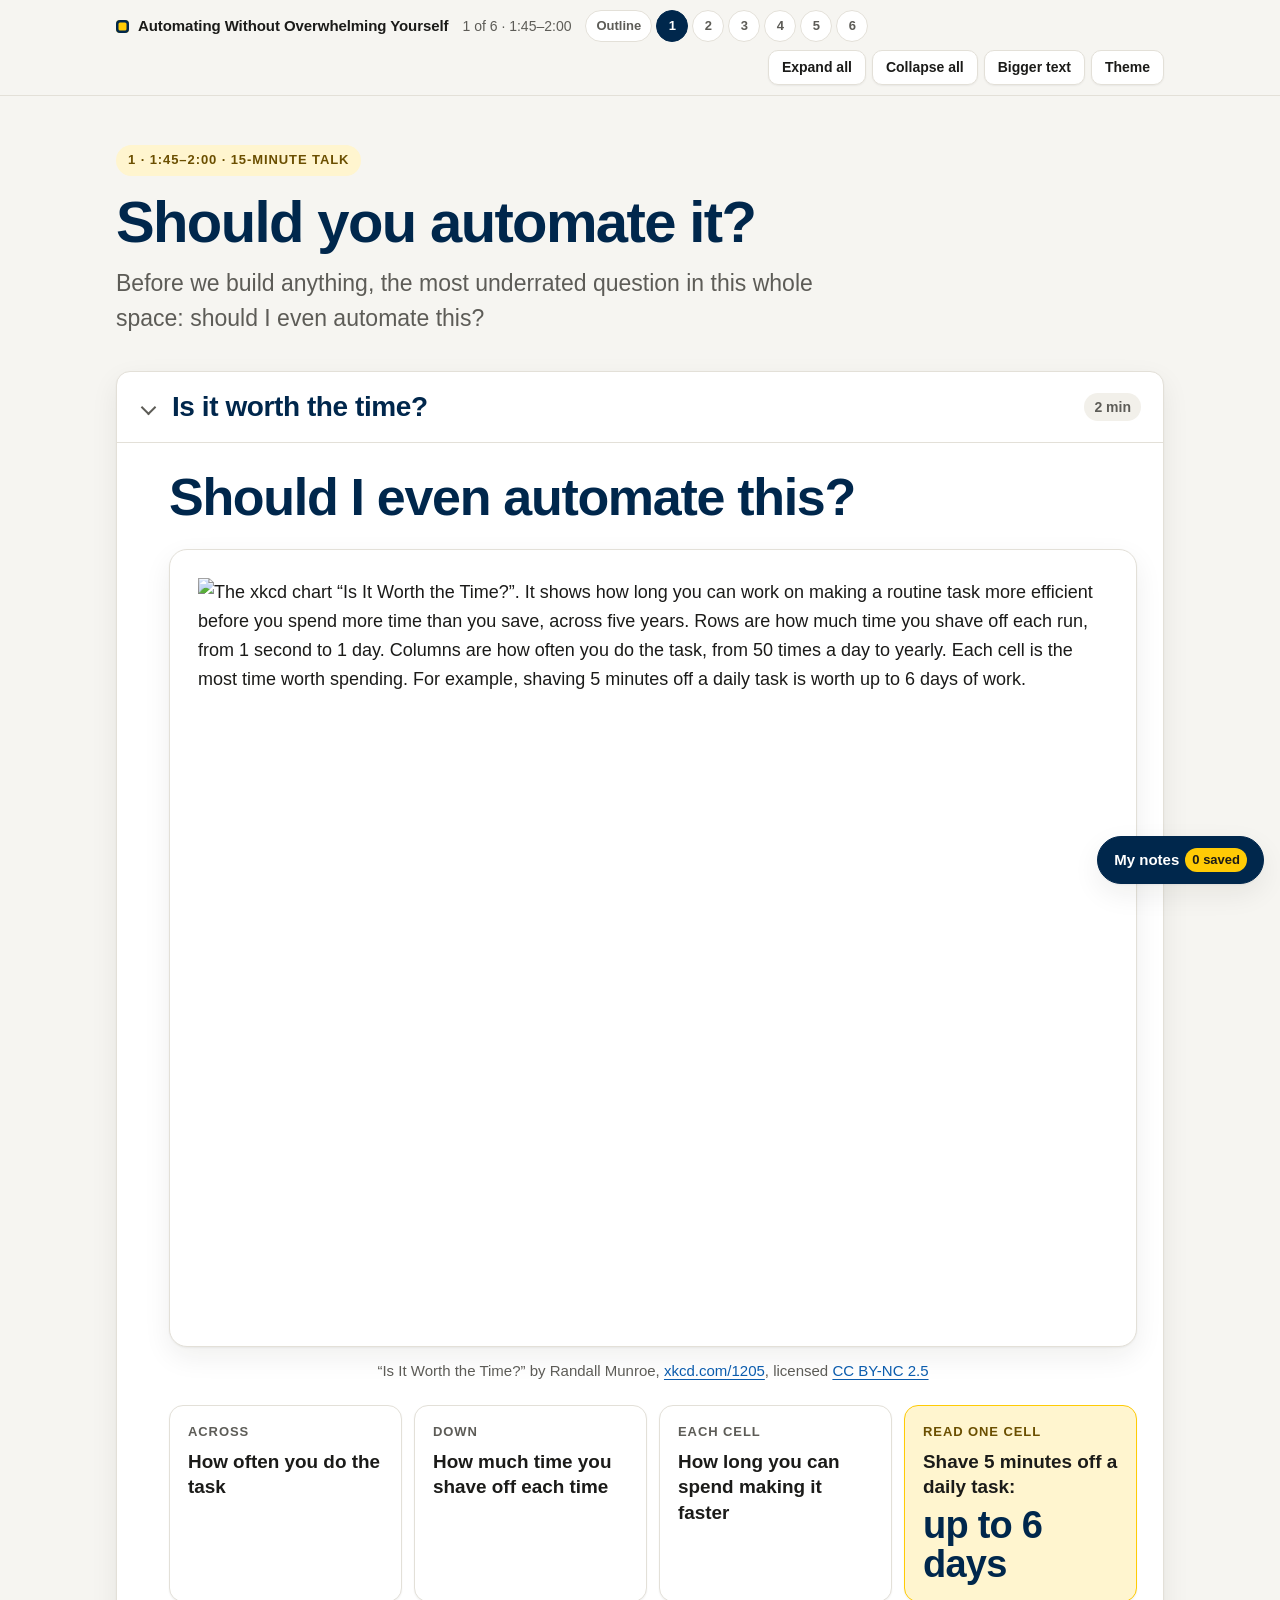
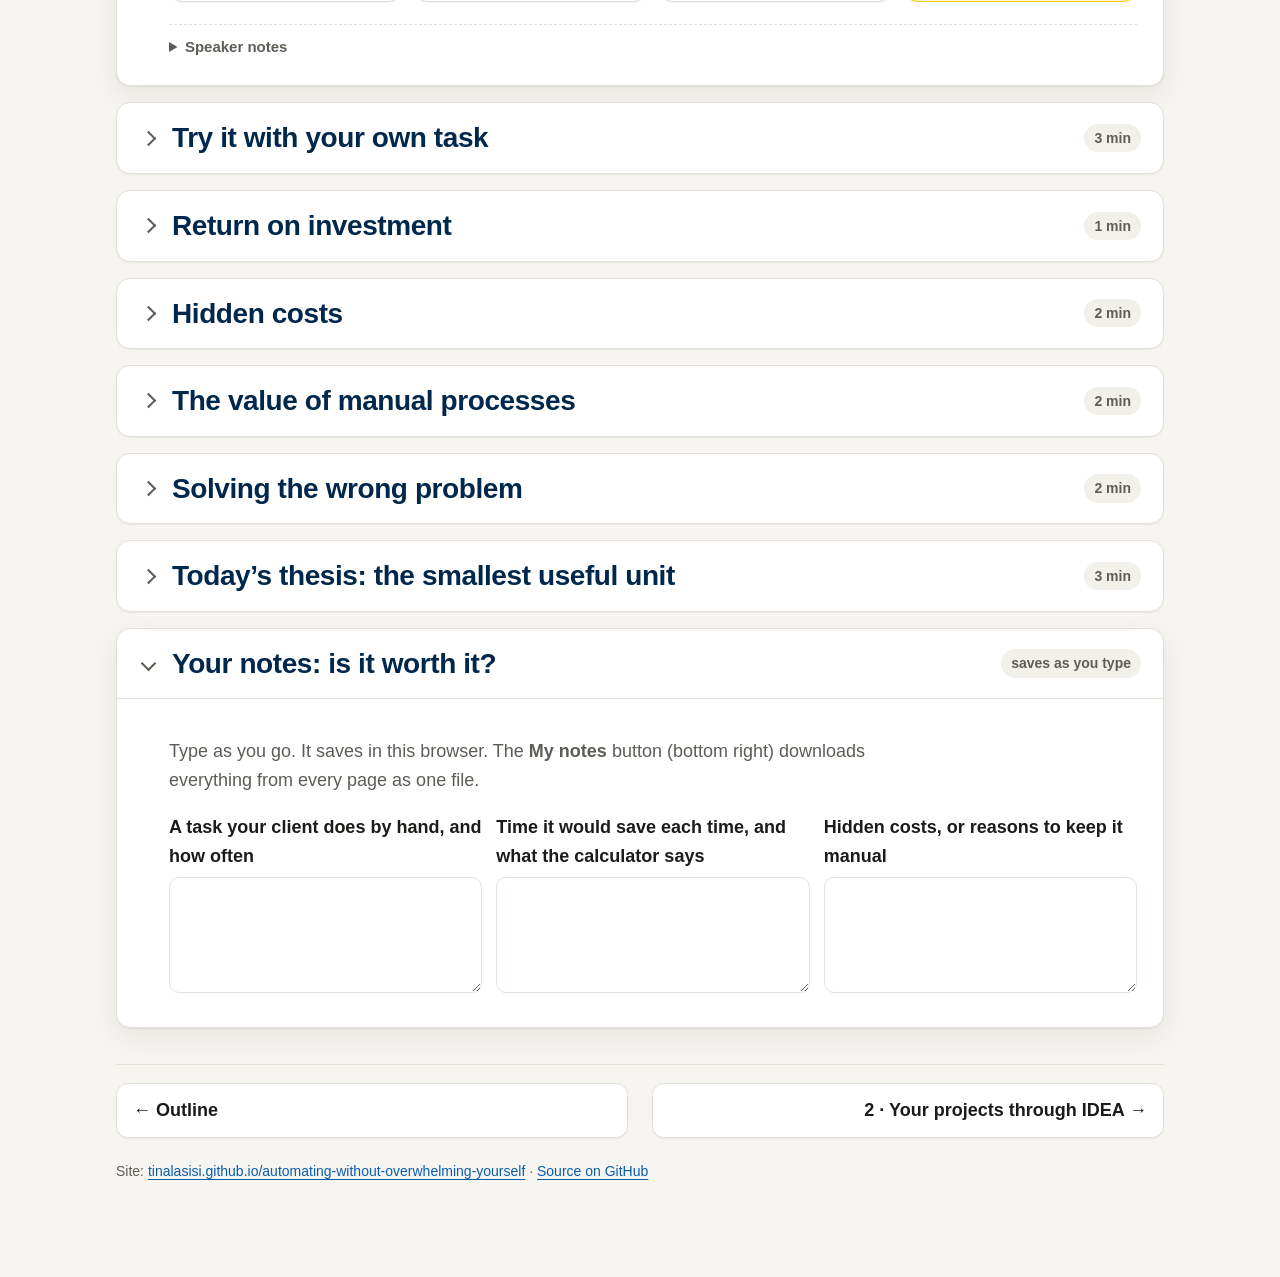
==== commit 7a705edb: "Run it on your laptop: step-by-step commands and prompts for the demos and the hands-on build Co-Aut" ====
--- a/site/01-should-you-automate.html
+++ b/site/01-should-you-automate.html
@@ -4,8 +4,8 @@
 <meta charset="utf-8">
 <meta name="viewport" content="width=device-width, initial-scale=1">
 <title>Should You Automate?</title>
-<link rel="stylesheet" href="assets/shared.css?v=4">
-<script src="assets/shared.js?v=4"></script>
+<link rel="stylesheet" href="assets/shared.css?v=5">
+<script src="assets/shared.js?v=5"></script>
 <style>
 /* page-only styles; var(--tokens) only. Sizes in em scale with the "Bigger text" toggle. */
 .display-q{font-size:clamp(30px,5vw,52px);font-weight:800;line-height:1.08;letter-spacing:-.025em;color:var(--heading);margin:6px 0 24px;max-width:none}
--- a/site/assets/shared.css
+++ b/site/assets/shared.css
@@ -152,3 +152,15 @@
 @media print{.aw-notes-btn,.aw-notes-panel{display:none}}
 .aw-notes-panel .aw-hint{font-size:12.5px;margin:4px 0 0}
 .aw-count{white-space:nowrap}
+/* Run it on your laptop */
+.runlocal .rl-grid{display:grid;grid-template-columns:repeat(auto-fit,minmax(240px,1fr));gap:12px 16px;margin:10px 0}
+.runlocal .rl-wide{grid-column:1/-1}
+.runlocal label{display:block;margin-bottom:5px}
+.runlocal .rl-hint{font-size:14px;color:var(--muted);margin:6px 0 0;max-width:none}
+.runlocal .rl-hint:empty{display:none}
+.runlocal .rl-out{margin-top:16px;border-top:1px solid var(--line);padding-top:12px}
+.runlocal ol.rl-steps>li>b{display:block;font-size:1.05em;margin-bottom:4px}
+.runlocal ol.rl-steps>li p{margin:6px 0}
+.runlocal ul.rl-follow{list-style:none;padding:0;margin:6px 0}
+.runlocal ul.rl-follow li{margin:0}
+.runlocal ul.rl-follow .prompt{margin:8px 0}
